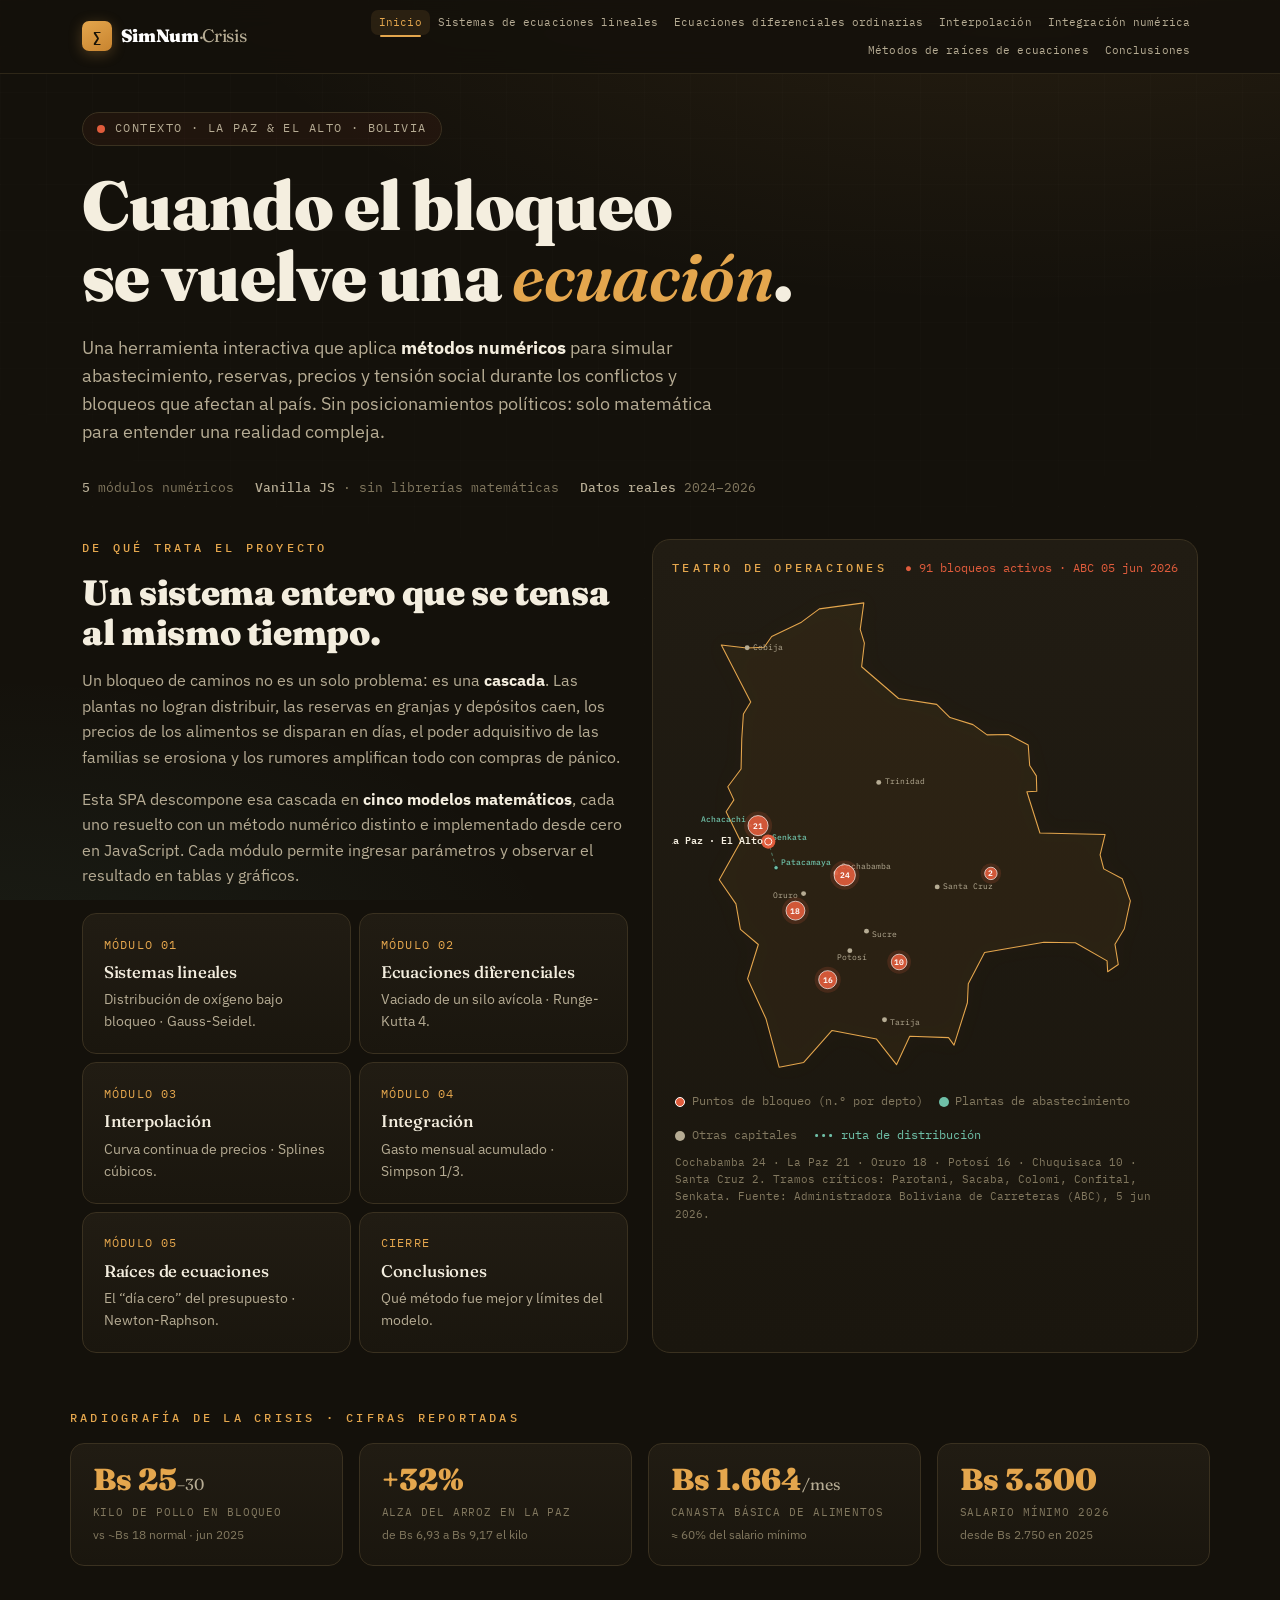
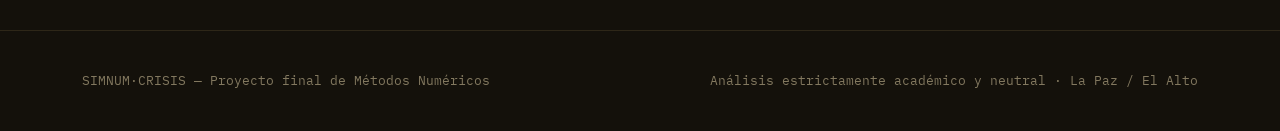
==== index.html @ 5d235de5 "Add files via upload" ====
<!DOCTYPE html>
<html lang="es" data-bs-theme="dark">
<head>
<meta charset="UTF-8">
<meta name="viewport" content="width=device-width, initial-scale=1.0">
<title>Inicio · SimNum·Crisis</title>
<link href="https://cdn.jsdelivr.net/npm/bootstrap@5.3.3/dist/css/bootstrap.min.css" rel="stylesheet">
<link rel="preconnect" href="https://fonts.googleapis.com">
<link rel="preconnect" href="https://fonts.gstatic.com" crossorigin>
<link href="https://fonts.googleapis.com/css2?family=Fraunces:opsz,wght@9..144,400;9..144,600;9..144,900&family=IBM+Plex+Mono:wght@400;500;600&family=IBM+Plex+Sans:wght@400;500;600;700&display=swap" rel="stylesheet">
<link rel="stylesheet" href="styles.css">
</head>
<body>
<div class="bg-atmos"></div><div class="bg-grid"></div>
<nav class="navbar navbar-expand-lg fixed-top"><div class="container"><a class="navbar-brand d-flex align-items-center" href="index.html"><span class="brand-mark">&#8721;</span> SimNum<span class="dim" style="font-weight:400">&#183;Crisis</span></a><button class="navbar-toggler border-0" type="button" data-bs-toggle="collapse" data-bs-target="#nav"><span class="navbar-toggler-icon"></span></button><div class="collapse navbar-collapse justify-content-end" id="nav"><ul class="navbar-nav align-items-lg-center"><li class="nav-item"><a class="nav-link active" href="index.html">Inicio</a></li><li class="nav-item"><a class="nav-link" href="modulo1.html">Sistemas de ecuaciones lineales</a></li><li class="nav-item"><a class="nav-link" href="modulo2.html">Ecuaciones diferenciales ordinarias</a></li><li class="nav-item"><a class="nav-link" href="modulo3.html">Interpolaci&#243;n</a></li><li class="nav-item"><a class="nav-link" href="modulo4.html">Integraci&#243;n num&#233;rica</a></li><li class="nav-item"><a class="nav-link" href="modulo5.html">M&#233;todos de ra&#237;ces de ecuaciones</a></li><li class="nav-item"><a class="nav-link" href="conclusiones.html">Conclusiones</a></li></ul></div></div></nav>
<main>
<header class="hero">
    <div class="container">
      <div class="hero-tag"><span class="pulse"></span> CONTEXTO &#183; LA PAZ &amp; EL ALTO &#183; BOLIVIA</div>
      <h1>Cuando el bloqueo<br>se vuelve una <span class="accent">ecuaci&#243;n</span>.</h1>
      <p class="lead-txt">Una herramienta interactiva que aplica <b style="color:var(--text)">m&#233;todos num&#233;ricos</b> para simular abastecimiento, reservas, precios y tensi&#243;n social durante los conflictos y bloqueos que afectan al pa&#237;s. Sin posicionamientos pol&#237;ticos: solo matem&#225;tica para entender una realidad compleja.</p>
      <div class="hero-meta">
        <span><b>5</b> m&#243;dulos num&#233;ricos</span>
        <span><b>Vanilla JS</b> &#183; sin librer&#237;as matem&#225;ticas</span>
        <span><b>Datos reales</b> 2024&#8211;2026</span>
      </div>
    </div>
  </header>

  <div class="container" style="padding-bottom:1rem">
    <div class="row g-4 align-items-stretch">
      <div class="col-lg-6">
        <div class="eyebrow mb-3">De qu&#233; trata el proyecto</div>
        <h2 style="font-size:clamp(1.6rem,3.4vw,2.2rem);font-weight:900;line-height:1.12;margin-bottom:1rem">Un sistema entero que se tensa al mismo tiempo.</h2>
        <p class="dim">Un bloqueo de caminos no es un solo problema: es una <b style="color:var(--text)">cascada</b>. Las plantas no logran distribuir, las reservas en granjas y dep&#243;sitos caen, los precios de los alimentos se disparan en d&#237;as, el poder adquisitivo de las familias se erosiona y los rumores amplifican todo con compras de p&#225;nico.</p>
        <p class="dim">Esta SPA descompone esa cascada en <b style="color:var(--text)">cinco modelos matem&#225;ticos</b>, cada uno resuelto con un m&#233;todo num&#233;rico distinto e implementado desde cero en JavaScript. Cada m&#243;dulo permite ingresar par&#225;metros y observar el resultado en tablas y gr&#225;ficos.</p>
        <div class="row g-2 mt-2">
          <div class="col-sm-6"><div class="method-card" onclick="location.href='modulo1.html'"><div class="mc-num">M&#211;DULO 01</div><h4>Sistemas lineales</h4><p>Distribuci&#243;n de ox&#237;geno bajo bloqueo &#183; Gauss-Seidel.</p></div></div>
          <div class="col-sm-6"><div class="method-card" onclick="location.href='modulo2.html'"><div class="mc-num">M&#211;DULO 02</div><h4>Ecuaciones diferenciales</h4><p>Vaciado de un silo av&#237;cola &#183; Runge-Kutta 4.</p></div></div>
          <div class="col-sm-6"><div class="method-card" onclick="location.href='modulo3.html'"><div class="mc-num">M&#211;DULO 03</div><h4>Interpolaci&#243;n</h4><p>Curva continua de precios &#183; Splines c&#250;bicos.</p></div></div>
          <div class="col-sm-6"><div class="method-card" onclick="location.href='modulo4.html'"><div class="mc-num">M&#211;DULO 04</div><h4>Integraci&#243;n</h4><p>Gasto mensual acumulado &#183; Simpson 1/3.</p></div></div>
          <div class="col-sm-6"><div class="method-card" onclick="location.href='modulo5.html'"><div class="mc-num">M&#211;DULO 05</div><h4>Ra&#237;ces de ecuaciones</h4><p>El &#8220;d&#237;a cero&#8221; del presupuesto &#183; Newton-Raphson.</p></div></div>
          <div class="col-sm-6"><div class="method-card" onclick="location.href='conclusiones.html'"><div class="mc-num">CIERRE</div><h4>Conclusiones</h4><p>Qu&#233; m&#233;todo fue mejor y l&#237;mites del modelo.</p></div></div>
        </div>
      </div>
      <div class="col-lg-6">
        <div class="map-card">
          <div class="d-flex justify-content-between align-items-center mb-2">
            <div class="eyebrow">Teatro de operaciones</div>
            <div class="mono" style="font-size:.72rem;color:var(--crisis)">● 91 bloqueos activos · ABC 05 jun 2026</div>
          </div>
          <svg viewBox="0 0 1000 1119" xmlns="http://www.w3.org/2000/svg" class="bolmap" preserveAspectRatio="xMidYMid meet" role="img" aria-label="Mapa de Bolivia"><g class="land-g"><path d="M553.1,1013.0 L466.3,1009.7 L436.7,1073.5 L391.9,1016.2 L292.4,996.9 L229.0,1068.5 L174.1,1079.4 L144.3,970.1 L103.4,881.2 L127.4,804.5 L87.4,770.9 L77.3,713.7 L40.0,659.8 L88.0,574.2 L55.3,507.6 L72.7,480.9 L59.1,451.5 L88.8,411.9 L90.3,344.5 L94.0,288.7 L110.4,261.9 L44.6,134.3 L101.2,141.0 L140.4,139.3 L157.3,115.3 L223.9,83.2 L264.0,53.4 L363.5,40.0 L355.4,99.4 L364.8,129.9 L358.6,183.0 L441.3,254.0 L526.5,267.1 L556.4,296.7 L607.8,312.5 L639.3,335.5 L687.2,334.7 L731.4,358.2 L734.7,404.0 L749.6,427.2 L750.6,461.4 L728.4,462.7 L757.6,555.0 L903.5,558.3 L892.3,604.1 L900.5,635.3 L942.0,657.6 L960.0,706.9 L946.5,769.3 L925.6,804.1 L933.0,849.3 L909.2,865.6 L907.9,841.2 L837.0,800.6 L766.4,799.5 L633.8,822.6 L597.3,892.4 L595.3,935.0 L565.4,1029.9 L553.1,1013.0 Z" class="bol-land"/></g><line x1="109.3" y1="538.5" x2="149.6" y2="574.2" class="route"/><line x1="147.3" y1="578.1" x2="149.6" y2="574.2" class="route"/><line x1="167.1" y1="632.8" x2="149.6" y2="574.2" class="route"/><circle cx="109.3" cy="538.5" r="5" class="plant-node"/><text x="99.3" y="531.5" class="plant-lbl" text-anchor="end">Achacachi</text><circle cx="147.3" cy="578.1" r="5" class="plant-node"/><text x="157.3" y="571.1" class="plant-lbl" text-anchor="start">Senkata</text><circle cx="167.1" cy="632.8" r="5" class="plant-node"/><text x="179.1" y="625.8" class="plant-lbl" text-anchor="start">Patacamaya</text><circle cx="149.6" cy="574.2" r="16" class="city-halo"/><circle cx="149.6" cy="574.2" r="8" class="city-major"/><text x="137.6" y="579.2" text-anchor="end" class="city-lbl-major">La Paz · El Alto</text><circle cx="527.7" cy="675.6" r="5.5" class="city-dot"/><text x="541.7" y="680.6" text-anchor="start" class="city-lbl">Santa Cruz</text><circle cx="301.0" cy="644.7" r="5.5" class="city-dot"/><text x="313.0" y="636.7" text-anchor="start" class="city-lbl">Cochabamba</text><circle cx="369.5" cy="774.7" r="5.5" class="city-dot"/><text x="381.5" y="788.7" text-anchor="start" class="city-lbl">Sucre</text><circle cx="228.7" cy="690.7" r="5.5" class="city-dot"/><text x="216.7" y="700.7" text-anchor="end" class="city-lbl">Oruro</text><circle cx="332.2" cy="818.3" r="5.5" class="city-dot"/><text x="336.2" y="838.3" text-anchor="middle" class="city-lbl">Potosí</text><circle cx="396.9" cy="441.8" r="5.5" class="city-dot"/><text x="410.9" y="445.8" text-anchor="start" class="city-lbl">Trinidad</text><circle cx="409.8" cy="972.9" r="5.5" class="city-dot"/><text x="421.8" y="984.9" text-anchor="start" class="city-lbl">Tarija</text><circle cx="102.4" cy="140.5" r="5.5" class="city-dot"/><text x="116.4" y="144.5" text-anchor="start" class="city-lbl">Cobija</text><g class="blk"><circle cx="320.8" cy="649.5" r="32.8" class="blk-glow"/><circle cx="320.8" cy="649.5" r="23.8" class="blk-disc"/><text x="320.8" y="649.5" class="blk-num">24</text></g><g class="blk"><circle cx="126.8" cy="538.5" r="31.5" class="blk-glow"/><circle cx="126.8" cy="538.5" r="22.5" class="blk-disc"/><text x="126.8" y="538.5" class="blk-num">21</text></g><g class="blk"><circle cx="210.5" cy="728.8" r="30.1" class="blk-glow"/><circle cx="210.5" cy="728.8" r="21.1" class="blk-disc"/><text x="210.5" y="728.8" class="blk-num">18</text></g><g class="blk"><circle cx="282.7" cy="883.3" r="29.2" class="blk-glow"/><circle cx="282.7" cy="883.3" r="20.2" class="blk-disc"/><text x="282.7" y="883.3" class="blk-num">16</text></g><g class="blk"><circle cx="442.5" cy="843.7" r="26.5" class="blk-glow"/><circle cx="442.5" cy="843.7" r="17.5" class="blk-disc"/><text x="442.5" y="843.7" class="blk-num">10</text></g><g class="blk"><circle cx="647.9" cy="645.5" r="22.9" class="blk-glow"/><circle cx="647.9" cy="645.5" r="13.9" class="blk-disc"/><text x="647.9" y="645.5" class="blk-num">2</text></g></svg>
          <div class="map-legend">
            <span><i style="background:var(--crisis);border:1.5px solid #fff"></i>Puntos de bloqueo (n.º por depto)</span>
            <span><i style="background:var(--teal)"></i>Plantas de abastecimiento</span>
            <span><i style="background:var(--text-dim)"></i>Otras capitales</span>
            <span style="color:var(--teal)">&#8226;&#8226;&#8226; ruta de distribuci&#243;n</span>
          </div>
          <p class="map-foot">Cochabamba 24 · La Paz 21 · Oruro 18 · Potosí 16 · Chuquisaca 10 · Santa Cruz 2. Tramos críticos: Parotani, Sacaba, Colomi, Confital, Senkata. Fuente: Administradora Boliviana de Carreteras (ABC), 5 jun 2026.</p>
        </div>
      </div>
    </div>
  </div>

  <div class="container section">
    <div class="eyebrow mb-3">Radiograf&#237;a de la crisis &#183; cifras reportadas</div>
    <div class="row g-3">
      <div class="col-6 col-lg-3"><div class="statcard"><div class="val">Bs 25<small>&#8211;30</small></div><div class="lbl">Kilo de pollo en bloqueo</div><div class="src">vs ~Bs 18 normal &#183; jun 2025</div></div></div>
      <div class="col-6 col-lg-3"><div class="statcard"><div class="val">+32%</div><div class="lbl">Alza del arroz en La Paz</div><div class="src">de Bs 6,93 a Bs 9,17 el kilo</div></div></div>
      <div class="col-6 col-lg-3"><div class="statcard"><div class="val">Bs 1.664<small>/mes</small></div><div class="lbl">Canasta b&#225;sica de alimentos</div><div class="src">&#8776; 60% del salario m&#237;nimo</div></div></div>
      <div class="col-6 col-lg-3"><div class="statcard"><div class="val">Bs 3.300</div><div class="lbl">Salario m&#237;nimo 2026</div><div class="src">desde Bs 2.750 en 2025</div></div></div>
    </div>
  </div>
</main>
<footer><div class="container d-flex flex-wrap justify-content-between gap-2"><span>SIMNUM&#183;CRISIS &#8212; Proyecto final de M&#233;todos Num&#233;ricos</span><span class="faint">An&#225;lisis estrictamente acad&#233;mico y neutral &#183; La Paz / El Alto</span></div></footer>
<script src="https://cdn.jsdelivr.net/npm/bootstrap@5.3.3/dist/js/bootstrap.bundle.min.js"></script>
</body>
</html>
---- styles.css ----
:root{
  --ink:#14110B;--ink-2:#1A160E;--surface:#211C13;--surface-2:#2A2418;
  --line:#3A3120;--line-soft:#2E2718;--text:#F4EEDF;--text-dim:#B6AC94;--text-faint:#82785F;
  --ochre:#E4A64D;--ochre-deep:#C8842F;--teal:#6FC0A8;--crisis:#E05C3C;--blue:#7FA8D6;
  --font-display:'Fraunces',Georgia,serif;--font-body:'IBM Plex Sans',system-ui,sans-serif;--font-mono:'IBM Plex Mono',ui-monospace,monospace;
}
*{box-sizing:border-box}
html{scroll-behavior:smooth}
body{background:var(--ink);color:var(--text);font-family:var(--font-body);font-size:16px;line-height:1.6;overflow-x:hidden;-webkit-font-smoothing:antialiased}
.bg-atmos{position:fixed;inset:0;z-index:-2;pointer-events:none;background:radial-gradient(120% 80% at 80% -10%,rgba(228,166,77,.10),transparent 55%),radial-gradient(90% 70% at 0% 110%,rgba(111,192,168,.07),transparent 50%),var(--ink)}
.bg-grid{position:fixed;inset:0;z-index:-1;pointer-events:none;opacity:.5;background-image:linear-gradient(rgba(255,255,255,.022) 1px,transparent 1px),linear-gradient(90deg,rgba(255,255,255,.022) 1px,transparent 1px);background-size:46px 46px;mask-image:radial-gradient(120% 100% at 50% 0%,#000 40%,transparent 90%)}
h1,h2,h3,h4{font-family:var(--font-display);letter-spacing:-.01em;color:var(--text)}
.eyebrow{font-family:var(--font-mono);font-size:.72rem;font-weight:500;letter-spacing:.28em;text-transform:uppercase;color:var(--ochre)}
.mono{font-family:var(--font-mono)} .dim{color:var(--text-dim)} .faint{color:var(--text-faint)}

/* navbar / tabs */
.navbar{background:rgba(20,17,11,.86);backdrop-filter:blur(14px);border-bottom:1px solid var(--line-soft);padding:.6rem 0}
.navbar-brand{font-family:var(--font-display);font-weight:900;font-size:1.12rem;letter-spacing:-.02em}
.brand-mark{display:inline-flex;align-items:center;justify-content:center;width:30px;height:30px;margin-right:.55rem;border-radius:7px;background:linear-gradient(150deg,var(--ochre),var(--ochre-deep));color:#1a1407;font-family:var(--font-mono);font-weight:600;font-size:.85rem;box-shadow:0 3px 14px rgba(228,166,77,.28)}
.navbar-nav{flex-wrap:wrap;row-gap:.2rem;justify-content:flex-end}
.navbar .nav-link{font-family:var(--font-mono);font-size:.71rem;line-height:1.25;letter-spacing:.01em;color:var(--text-dim);padding:.34rem .55rem;border-radius:7px;transition:.18s;cursor:pointer;position:relative}
.navbar .nav-link:hover{color:var(--text);background:rgba(255,255,255,.04)}
.navbar .nav-link.active{color:var(--ochre);background:rgba(228,166,77,.10)}
.navbar .nav-link.active::after{content:"";position:absolute;left:.55rem;right:.55rem;bottom:-2px;height:2px;background:var(--ochre);border-radius:2px}

/* views */
.view{display:none}
.view.active{display:block;animation:fade .45s ease}
@keyframes fade{from{opacity:0;transform:translateY(10px)}to{opacity:1;transform:none}}

/* hero */
.hero{padding:7rem 0 2.5rem}
.hero-tag{display:inline-flex;align-items:center;gap:.6rem;margin-bottom:1.6rem;padding:.4rem .9rem;border:1px solid var(--line);border-radius:100px;font-family:var(--font-mono);font-size:.74rem;letter-spacing:.12em;color:var(--text-dim);background:rgba(224,92,60,.06)}
.hero-tag .pulse{width:8px;height:8px;border-radius:50%;background:var(--crisis);animation:pulse 2.2s infinite}
@keyframes pulse{0%{box-shadow:0 0 0 0 rgba(224,92,60,.55)}70%{box-shadow:0 0 0 11px rgba(224,92,60,0)}100%{box-shadow:0 0 0 0 rgba(224,92,60,0)}}
.hero h1{font-size:clamp(2.4rem,5.6vw,4.3rem);font-weight:900;line-height:1.03;margin-bottom:1.3rem}
.hero h1 .accent{color:var(--ochre);font-style:italic;font-weight:600}
.hero .lead-txt{font-size:1.1rem;color:var(--text-dim);max-width:60ch}
.hero-meta{display:flex;flex-wrap:wrap;gap:1.3rem;margin-top:2rem;font-family:var(--font-mono);font-size:.8rem;color:var(--text-faint)}
.hero-meta span b{color:var(--text-dim);font-weight:500}

/* map */
.map-card{background:linear-gradient(180deg,var(--surface),var(--ink-2));border:1px solid var(--line);border-radius:18px;padding:1.2rem 1.2rem .8rem;height:100%}
.bolmap{width:100%;height:auto;max-height:500px;display:block}
.land-g{filter:drop-shadow(0 0 22px rgba(228,166,77,.12))}
.bol-land{fill:rgba(228,166,77,.06);stroke:var(--ochre);stroke-width:2.4;stroke-linejoin:round}
.route{stroke:var(--teal);stroke-width:2;stroke-dasharray:7 7;opacity:.65;animation:dash 16s linear infinite}
@keyframes dash{to{stroke-dashoffset:-260}}
.plant-node{fill:var(--teal);stroke:var(--ink);stroke-width:2}
.plant-lbl{fill:var(--teal);font-family:var(--font-mono);font-size:17px;font-weight:500}
.city-dot{fill:var(--text-dim)}
.city-major{fill:var(--crisis);stroke:#fff;stroke-width:2}
.city-halo{fill:var(--crisis);animation:halo 2.6s ease-in-out infinite}
@keyframes halo{0%,100%{opacity:.10}50%{opacity:.30}}
.city-lbl{fill:var(--text-dim);font-family:var(--font-mono);font-size:18px}
.city-lbl-major{fill:var(--text);font-family:var(--font-mono);font-size:22px;font-weight:600}
.map-legend{display:flex;flex-wrap:wrap;gap:1rem;font-family:var(--font-mono);font-size:.72rem;color:var(--text-faint);padding:.4rem .2rem 0}
.map-legend i{display:inline-block;width:10px;height:10px;border-radius:50%;margin-right:.4rem;vertical-align:middle}

/* statcards */
.statcard{border:1px solid var(--line);border-radius:14px;padding:1.25rem 1.35rem;height:100%;background:linear-gradient(180deg,var(--surface),var(--ink-2));transition:.22s}
.statcard:hover{border-color:var(--ochre-deep);transform:translateY(-3px)}
.statcard .val{font-family:var(--font-display);font-weight:900;font-size:1.9rem;line-height:1;color:var(--ochre)}
.statcard .val small{font-size:1rem;color:var(--text-dim);font-weight:400}
.statcard .lbl{font-family:var(--font-mono);font-size:.7rem;letter-spacing:.08em;text-transform:uppercase;color:var(--text-faint);margin-top:.55rem}
.statcard .src{font-size:.73rem;color:var(--text-faint);margin-top:.3rem}

/* method overview */
.method-card{border:1px solid var(--line);border-radius:14px;padding:1.3rem;height:100%;background:linear-gradient(180deg,var(--surface),var(--ink-2));transition:.2s;cursor:pointer}
.method-card:hover{border-color:var(--ochre);transform:translateY(-3px)}
.method-card .mc-num{font-family:var(--font-mono);font-size:.75rem;color:var(--ochre);letter-spacing:.1em}
.method-card h4{font-size:1.05rem;margin:.5rem 0 .4rem}
.method-card p{font-size:.86rem;color:var(--text-dim);margin:0}

/* section */
.section{padding:2.5rem 0 4rem}
.section-head{margin-bottom:2.4rem}
.section-head h2{font-size:clamp(1.9rem,4vw,2.7rem);font-weight:900;margin:.5rem 0 .8rem}
.modnum{font-family:var(--font-mono);font-size:.78rem;letter-spacing:.2em;color:var(--ochre);display:flex;align-items:center;gap:.7rem}
.modnum .ln{height:1px;width:46px;background:var(--ochre-deep);opacity:.6}

/* panels */
.panel{background:linear-gradient(180deg,var(--surface),var(--ink-2));border:1px solid var(--line);border-radius:16px;padding:1.6rem}
.panel h4{font-size:1.1rem;margin-bottom:.2rem}
.panel-label{font-family:var(--font-mono);font-size:.72rem;letter-spacing:.14em;text-transform:uppercase;color:var(--text-faint);margin-bottom:1.1rem}
.algo-note{font-size:.92rem;color:var(--text-dim);border-left:2px solid var(--ochre-deep);padding:.2rem 0 .2rem 1rem;margin-bottom:1.2rem}
.algo-note code{color:var(--ochre);background:rgba(228,166,77,.08);padding:.05rem .35rem;border-radius:4px}

/* matrix inputs */
.matrix-wrap{display:flex;align-items:stretch;gap:1.1rem;flex-wrap:wrap}
.matrix-grid{display:grid;grid-template-columns:repeat(3,1fr);gap:.5rem}
.bvec-grid{display:grid;grid-template-columns:1fr;gap:.5rem}
.cell-lbl{font-family:var(--font-mono);font-size:.68rem;color:var(--text-faint);letter-spacing:.06em}
.num-in{width:100%;background:var(--ink);border:1px solid var(--line);color:var(--text);font-family:var(--font-mono);font-size:.95rem;text-align:center;border-radius:8px;padding:.5rem .3rem;transition:.15s}
.num-in:focus{outline:none;border-color:var(--ochre);box-shadow:0 0 0 3px rgba(228,166,77,.15);background:#171309}
.brace{display:flex;align-items:center;font-size:2.6rem;color:var(--text-faint);font-family:var(--font-display)}
.eq-sign{display:flex;align-items:center;font-family:var(--font-mono);font-size:1.4rem;color:var(--ochre)}
.dom-badge{display:inline-flex;align-items:center;gap:.5rem;font-family:var(--font-mono);font-size:.78rem;padding:.4rem .8rem;border-radius:8px;border:1px solid var(--line)}
.dom-ok{color:var(--teal);border-color:rgba(111,192,168,.4);background:rgba(111,192,168,.07)}
.dom-bad{color:var(--crisis);border-color:rgba(224,92,60,.4);background:rgba(224,92,60,.07)}
.dot{width:8px;height:8px;border-radius:50%}
.btn-calc{background:linear-gradient(150deg,var(--ochre),var(--ochre-deep));color:#1a1407;border:none;font-family:var(--font-mono);font-weight:600;letter-spacing:.05em;font-size:.85rem;padding:.7rem 1.6rem;border-radius:9px;transition:.18s}
.btn-calc:hover{filter:brightness(1.08);transform:translateY(-2px);box-shadow:0 8px 22px rgba(228,166,77,.25);color:#1a1407}
.btn-ghost{background:transparent;border:1px solid var(--line);color:var(--text-dim);font-family:var(--font-mono);font-size:.8rem;padding:.6rem 1.1rem;border-radius:9px;transition:.18s;cursor:pointer}
.btn-ghost:hover{border-color:var(--crisis);color:var(--crisis)}
.res-x{display:flex;flex-direction:column;gap:.7rem}
.x-row{display:flex;align-items:center;justify-content:space-between;padding:.8rem 1rem;border:1px solid var(--line);border-radius:10px;background:var(--ink-2)}
.x-row .name{font-size:.9rem}
.x-row .name small{display:block;font-family:var(--font-mono);font-size:.68rem;color:var(--text-faint)}
.x-row .qty{font-family:var(--font-display);font-weight:900;font-size:1.5rem;color:var(--ochre)}
.x-row .qty span{font-size:.8rem;color:var(--text-dim);font-weight:400}
.tbl-iter{width:100%;font-family:var(--font-mono);font-size:.82rem;border-collapse:collapse}
.tbl-iter th{color:var(--ochre);text-align:right;padding:.5rem .7rem;border-bottom:1px solid var(--line);font-weight:500;position:sticky;top:0;background:var(--surface)}
.tbl-iter th:first-child{text-align:left}
.tbl-iter td{text-align:right;padding:.42rem .7rem;border-bottom:1px solid var(--line-soft);color:var(--text-dim)}
.tbl-iter td:first-child{text-align:left;color:var(--text-faint)}
.tbl-iter tr:last-child td{color:var(--text);font-weight:500}
.tbl-scroll{max-height:340px;overflow:auto;border:1px solid var(--line);border-radius:10px}
.interp{background:rgba(228,166,77,.05);border:1px solid var(--line);border-radius:12px;padding:1.2rem 1.3rem;font-size:.94rem;color:var(--text-dim)}
.interp h5{font-family:var(--font-mono);font-size:.74rem;letter-spacing:.14em;text-transform:uppercase;color:var(--ochre);margin-bottom:.7rem}
.interp b{color:var(--text);font-weight:600}

/* en desarrollo */
.soon-wrap{text-align:center;padding:3rem 1rem;border:1px dashed var(--line);border-radius:18px;background:linear-gradient(180deg,var(--surface),var(--ink-2))}
.soon-wrap .soon-tag{font-family:var(--font-mono);font-size:.74rem;letter-spacing:.18em;color:var(--ochre);text-transform:uppercase}
.soon-data{display:inline-block;text-align:left;margin-top:1.4rem;border:1px solid var(--line);border-radius:12px;padding:1.1rem 1.4rem;font-family:var(--font-mono);font-size:.85rem;color:var(--text-dim);background:var(--ink-2)}
.soon-data b{color:var(--ochre)}

footer{border-top:1px solid var(--line-soft);padding:2.5rem 0;color:var(--text-faint);font-family:var(--font-mono);font-size:.8rem}
::-webkit-scrollbar{width:10px;height:10px}::-webkit-scrollbar-track{background:var(--ink)}::-webkit-scrollbar-thumb{background:var(--line);border-radius:6px}::-webkit-scrollbar-thumb:hover{background:var(--ochre-deep)}
.helper{font-size:.78rem;color:var(--text-faint)}

/* marcadores de bloqueo (datos ABC) */
.blk-glow{fill:var(--crisis);opacity:.16;animation:halo 2.4s ease-in-out infinite}
.blk-disc{fill:rgba(224,92,60,.9);stroke:#fff;stroke-width:1.5}
.blk-num{fill:#fff;font-family:var(--font-mono);font-size:18px;font-weight:600;text-anchor:middle;dominant-baseline:central}
.map-foot{font-family:var(--font-mono);font-size:.7rem;color:var(--text-faint);line-height:1.55;margin:.55rem .2rem 0}

.subpage{padding-top:4.5rem}

/* ---- Modulo 1: bloques explicativos para publico no tecnico ---- */
.plain{font-size:1rem;color:var(--text-dim);line-height:1.72}
.plain b{color:var(--text);font-weight:600}
.explain .panel-label:first-child{margin-top:0}
.know-box{border:1px solid var(--line);border-radius:12px;padding:1rem 1.1rem;height:100%;background:var(--ink-2)}
.know-box.want{border-color:rgba(228,166,77,.35);background:rgba(228,166,77,.05)}
.know-h{font-family:var(--font-mono);font-size:.74rem;letter-spacing:.07em;text-transform:uppercase;color:var(--teal);margin-bottom:.5rem}
.know-box.want .know-h{color:var(--ochre)}
.know-ul{margin:0;padding-left:1.1rem;color:var(--text-dim);font-size:.92rem}
.know-ul li{margin-bottom:.35rem}
.know-ul li:last-child{margin-bottom:0}
.know-ul b{color:var(--text)}
.xi-list{display:flex;flex-direction:column;gap:.6rem}
.xi-item{display:flex;align-items:center;gap:.9rem;border:1px solid var(--line);border-radius:10px;padding:.7rem .9rem;background:var(--ink-2)}
.xi-chip{flex:none;width:44px;height:44px;border-radius:10px;display:flex;align-items:center;justify-content:center;font-family:var(--font-display);font-weight:900;font-size:1.3rem;color:#1a1407;background:linear-gradient(150deg,var(--ochre),var(--ochre-deep))}
.xi-item b{color:var(--text);font-size:.96rem}
.xi-item small{display:block;font-family:var(--font-mono);font-size:.72rem;color:var(--text-faint)}
.concept-box{border-left:3px solid var(--teal);background:rgba(111,192,168,.06);border-radius:0 10px 10px 0;padding:.9rem 1.1rem;font-size:.94rem;color:var(--text-dim);line-height:1.65}
.concept-box b{color:var(--text);font-weight:600}
.conclusion-card{background:linear-gradient(180deg,rgba(228,166,77,.06),var(--ink-2));border-color:rgba(228,166,77,.3)}
.faint-note{font-size:.92rem;color:var(--text-faint)}
.faint-note b{color:var(--text-dim)}

/* Modulo 3: grilla de datos editable */
.m3-grid{display:grid;grid-template-columns:repeat(4,1fr);gap:.4rem;align-items:center}
.m3-grid .num-in{padding:.45rem .25rem;font-size:.88rem}
.m3-h{font-family:var(--font-mono);font-size:.66rem;letter-spacing:.04em;color:var(--text-faint);text-transform:uppercase;text-align:center;padding-bottom:.15rem}
.m3-h:first-child{text-align:left}
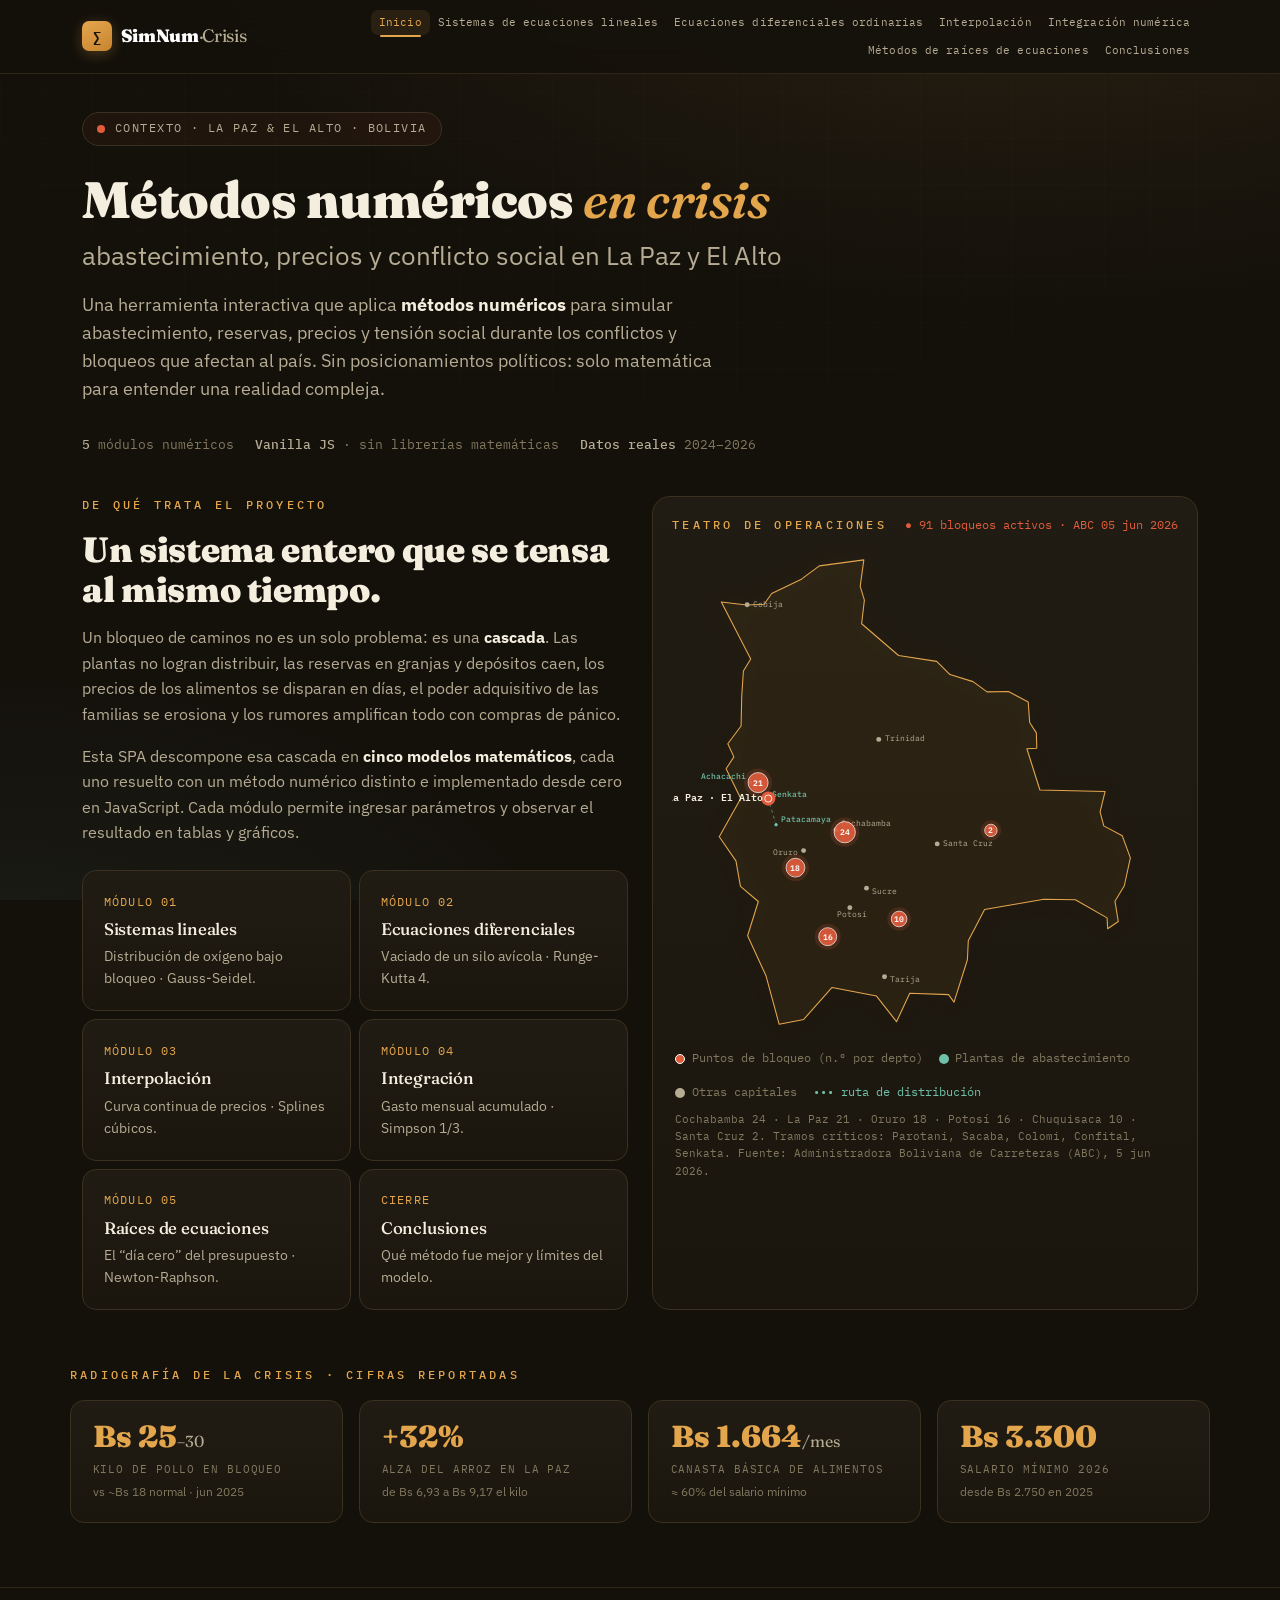
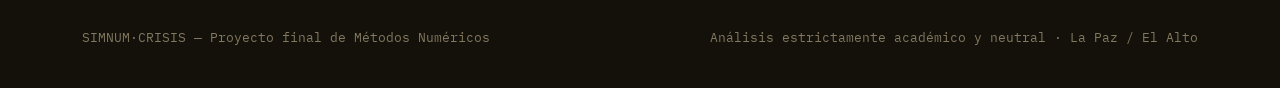
==== commit 27c03beb: "Update page title and header content in index.html" ====
--- a/index.html
+++ b/index.html
@@ -3,7 +3,7 @@
 <head>
 <meta charset="UTF-8">
 <meta name="viewport" content="width=device-width, initial-scale=1.0">
-<title>Inicio · SimNum·Crisis</title>
+<title>Métodos numéricos en crisis · La Paz y El Alto</title>
 <link href="https://cdn.jsdelivr.net/npm/bootstrap@5.3.3/dist/css/bootstrap.min.css" rel="stylesheet">
 <link rel="preconnect" href="https://fonts.googleapis.com">
 <link rel="preconnect" href="https://fonts.gstatic.com" crossorigin>
@@ -17,7 +17,7 @@
 <header class="hero">
     <div class="container">
       <div class="hero-tag"><span class="pulse"></span> CONTEXTO &#183; LA PAZ &amp; EL ALTO &#183; BOLIVIA</div>
-      <h1>Cuando el bloqueo<br>se vuelve una <span class="accent">ecuaci&#243;n</span>.</h1>
+      <h1 style="font-size:clamp(1.9rem,4.4vw,3.2rem);line-height:1.14">Métodos numéricos <span class="accent">en crisis</span><span style="display:block;font-size:.5em;font-weight:400;color:var(--text-dim);margin-top:.7rem;font-family:var(--font-body);letter-spacing:0">abastecimiento, precios y conflicto social en La Paz y El Alto</span></h1>
       <p class="lead-txt">Una herramienta interactiva que aplica <b style="color:var(--text)">m&#233;todos num&#233;ricos</b> para simular abastecimiento, reservas, precios y tensi&#243;n social durante los conflictos y bloqueos que afectan al pa&#237;s. Sin posicionamientos pol&#237;ticos: solo matem&#225;tica para entender una realidad compleja.</p>
       <div class="hero-meta">
         <span><b>5</b> m&#243;dulos num&#233;ricos</span>
@@ -75,4 +75,4 @@
 <footer><div class="container d-flex flex-wrap justify-content-between gap-2"><span>SIMNUM&#183;CRISIS &#8212; Proyecto final de M&#233;todos Num&#233;ricos</span><span class="faint">An&#225;lisis estrictamente acad&#233;mico y neutral &#183; La Paz / El Alto</span></div></footer>
 <script src="https://cdn.jsdelivr.net/npm/bootstrap@5.3.3/dist/js/bootstrap.bundle.min.js"></script>
 </body>
-</html>+</html>
